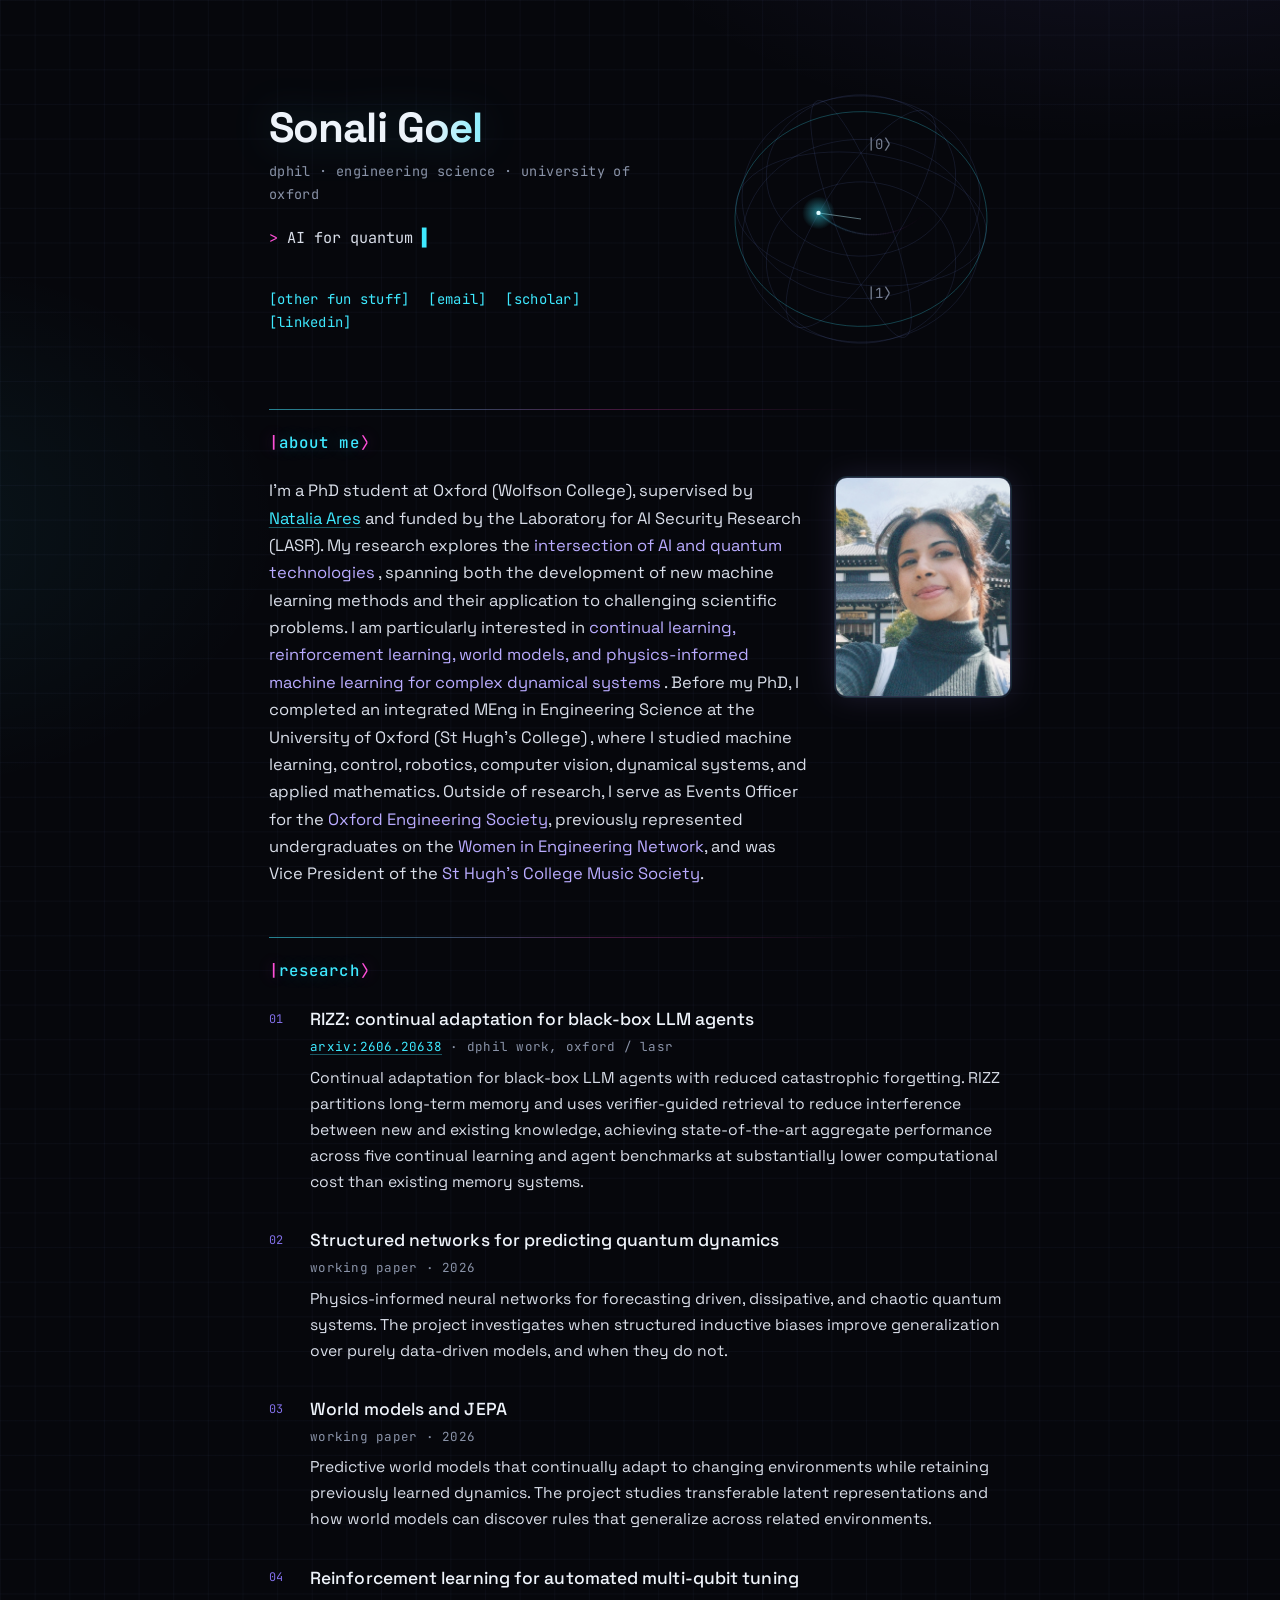
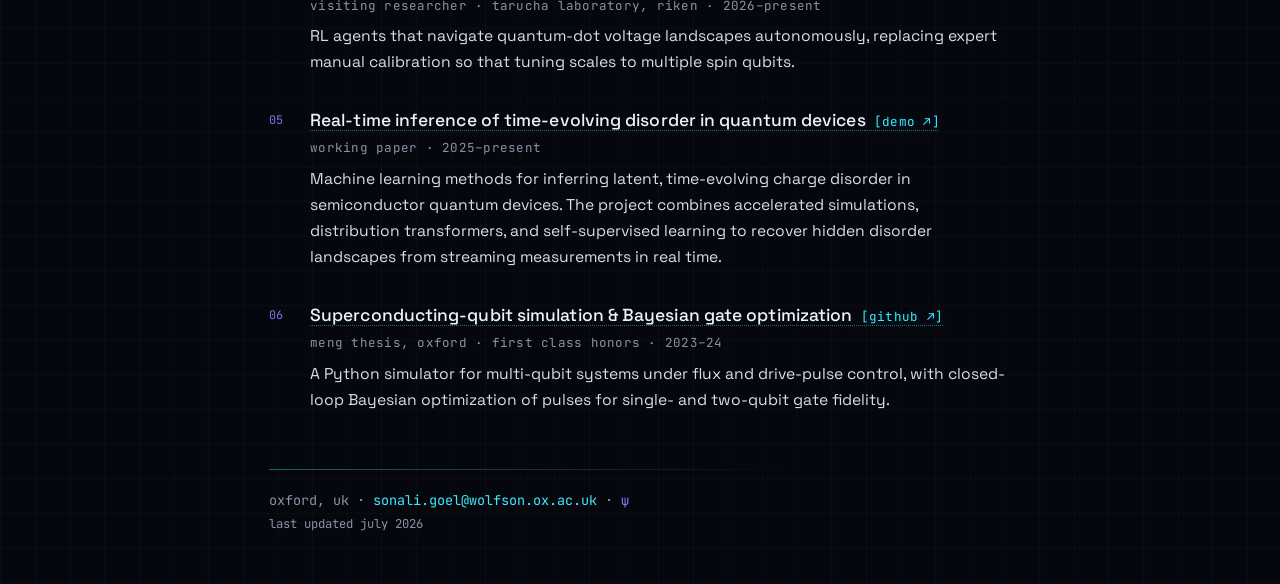
==== index.html @ 5a250461 "Initial commit: personal website" ====
<!DOCTYPE html>
<html lang="en">
<head>
  <meta charset="utf-8">
  <meta name="viewport" content="width=device-width, initial-scale=1">
  <title>Sonali Goel</title>
  <meta name="description" content="Sonali Goel — PhD student at the University of Oxford. AI for quantum devices and safe continual adaptation of LLM agents.">
  <meta property="og:title" content="Sonali Goel">
  <meta property="og:description" content="PhD student at Oxford — AI for quantum devices and safe continual adaptation of LLM agents.">
  <meta name="theme-color" content="#06070c">
  <link rel="icon" href="data:image/svg+xml,%3Csvg xmlns='http://www.w3.org/2000/svg' viewBox='0 0 64 64'%3E%3Crect width='64' height='64' rx='12' fill='%2306070c'/%3E%3Ctext x='32' y='46' font-family='Georgia,serif' font-size='40' fill='%233ee9ff' text-anchor='middle'%3E%CF%88%3C/text%3E%3C/svg%3E">
  <link rel="preconnect" href="https://fonts.googleapis.com">
  <link rel="preconnect" href="https://fonts.gstatic.com" crossorigin>
  <link href="https://fonts.googleapis.com/css2?family=Space+Grotesk:wght@400;500;700&family=JetBrains+Mono:ital,wght@0,400;0,500;1,400&display=swap" rel="stylesheet">
  <link rel="stylesheet" href="style.css">
</head>
<body>

<!-- ═══════════════════════════════════════════════════════════════════
     EDITING GUIDE  (this comment never shows on the page; delete anytime)

     · IMPORTANT — edit this file as PLAIN TEXT ONLY. macOS TextEdit
       opens .html files in rich-text mode and silently destroys the
       design when you save. Before using TextEdit: Preferences →
       Open and Save → tick "Display HTML files as HTML code instead
       of formatted text". Safest of all:
           cd ~/Desktop/sonali-site && claude
       and describe your changes in plain English.
     · The site is three pages: index.html (intro + photo, research),
       life.html (music, art, anything else), and disorder.html (the
       tracking demo, opened by clicking the disorder entry's title).
       Same rules in all. Edit the text BETWEEN tags; leave the tags
       (<p>, <h3>, <a href="...">) themselves alone.
     · Type real characters directly: — · × τ ψ ⟩ all work. The only
       two to avoid raw are & (write &amp;) and < (write &lt;).
     · Each research item is one <article class="entry"> ... </article>
       block. Copy a whole block to add one, delete a block to remove,
       drag blocks around to reorder — the 01/02/03 numbers renumber
       themselves automatically.
     · Your photo: assets/me.jpg, shown beside the intro paragraph
       below (replace the file to change it; delete it → text-only).
     · Art photos: drop files named art-1.jpg … art-8.jpg into assets/
       — the gallery on life.html picks them up automatically (clay
       first). Guitar video tiles: posters at assets/music-N-poster.jpg
       that link out to the Instagram posts (Music entry in life.html).
     · Typewriter phrases live in quantum.js (the `phrases` list).
     · Preview: double-click index.html, or run:
           python3 -m http.server 4173 -d ~/Desktop/sonali-site
     · New writing post: copy writing/post-template.html, rename it,
       write, then add an entry in the |writing⟩ section below.
     · Confidentiality rule: unpublished work stays at question-level —
       no mechanisms, benchmark lists, or venues until there's a public
       preprint to link (see README.md).
     ═══════════════════════════════════════════════════════════════════ -->

<header class="hero">
  <div class="hero-text">
    <h1>Sonali Goel</h1>
    <p class="role">dphil · engineering science · university of oxford</p>
    <p class="tagline"><span class="prompt">&gt;</span> <span id="type">AI for quantum devices</span><span class="cursor">&#9612;</span></p>
    <nav class="links">
      <a href="life.html">[other fun stuff]</a>
      <a href="mailto:sonali.goel@wolfson.ox.ac.uk">[email]</a>
      <a href="https://scholar.google.com/citations?hl=en&user=I05lC50AAAAJ">[scholar]</a>
      <a href="https://www.linkedin.com/in/sonali-goel-a2a984173/">[linkedin]</a>
      <!-- TODO: uncomment and fill in your links, delete the ones you don't use
      <a href="https://github.com/100-nali">[github]</a>
      <a href="https://www.instagram.com/YOUR-HANDLE">[instagram]</a>
      <a href="https://x.com/YOUR-HANDLE">[x]</a>
      -->
    </nav>
  </div>
  <canvas id="bloch" width="300" height="300" aria-hidden="true"></canvas>
</header>

<section class="intro">
  <h2><span class="ket">|</span>about me<span class="ket">&#10217;</span></h2>
  <div class="about-flex">
    <!-- <p>I'm a PhD student at Oxford (Wolfson College), supervised by
    <a href="https://eng.ox.ac.uk/people/natalia-ares/">Natalia Ares</a> and funded by the
    Laboratory for AI Security Research (LASR). I work on two questions that keep
    converging: <em>when does structure actually help a learned model</em> — symplectic
    priors for quantum dynamics, adaptive world models — and <em>how can deployed LLM
    agents keep adapting without breaking what they already know</em>. I hold both to the
    same standard: parameter-matched baselines, fair controls, and retracting the headline
    when the control wins.</p> -->
    <p>
  I'm a PhD student at Oxford (Wolfson College), supervised by
  <a href="https://eng.ox.ac.uk/people/natalia-ares/">Natalia Ares</a>
  and funded by the Laboratory for AI Security Research (LASR).
  My research explores the <em>intersection of AI and quantum technologies </em>,
  spanning both the development of new machine learning methods and their
  application to challenging scientific problems. I am particularly interested
  in <em>continual learning, reinforcement learning, world models, and
  physics-informed machine learning for complex dynamical systems </em>.

  Before my PhD, I completed an integrated MEng in Engineering Science at the
  University of Oxford (St Hugh's College) , where I studied machine learning,
  control, robotics, computer vision, dynamical systems, and applied mathematics.
  Outside of research, I serve as Events Officer for the <em>Oxford Engineering
  Society</em>, previously represented undergraduates on the <em>Women in Engineering
  Network</em>, and was Vice President of the <em>St Hugh's College Music Society</em>.
</p>
    <img class="portrait" src="assets/me.jpg" alt="Sonali Goel"
         onerror="this.closest('.about-flex').style.gridTemplateColumns='1fr'; this.remove()">
  </div>
</section>

<section id="research">
  <h2><span class="ket">|</span>research<span class="ket">&#10217;</span></h2>

  <article class="entry">
    <h3>RIZZ: continual adaptation for black-box LLM agents</h3>
    <p class="meta"><a href="https://arxiv.org/abs/2606.20638">arXiv:2606.20638</a> · DPhil work, Oxford / LASR</p>
    <p>Continual adaptation for black-box LLM agents with reduced catastrophic forgetting.
  RIZZ partitions long-term memory and uses verifier-guided retrieval to reduce
  interference between new and existing knowledge, achieving state-of-the-art
  aggregate performance across five continual learning and agent benchmarks at
  substantially lower computational cost than existing memory systems.</p>
  </article>

  <article class="entry">
    <h3>Structured networks for predicting quantum dynamics</h3>
    <p class="meta">working paper · 2026 </p>
    <p> Physics-informed neural networks for forecasting driven, dissipative, and
  chaotic quantum systems. The project investigates when structured inductive
  biases improve generalization over purely data-driven models, and when they do
  not.</p>
  </article>

  <article class="entry">
    <h3>World models and JEPA</h3>
    <p class="meta">working paper · 2026 </p>
    <p> Predictive world models that continually adapt to changing environments while
  retaining previously learned dynamics. The project studies transferable latent
  representations and how world models can discover rules that generalize across
  related environments.</p>
  </article>

  <article class="entry">
    <h3>Reinforcement learning for automated multi-qubit tuning</h3>
    <p class="meta">visiting researcher · Tarucha Laboratory, RIKEN · 2026&ndash;present</p>
    <p> RL agents that navigate quantum-dot voltage landscapes autonomously, replacing
    expert manual calibration so that tuning scales to multiple spin qubits.</p>
  </article>

  <article class="entry">
    <h3><a href="disorder.html" data-link="demo">Real-time inference of time-evolving disorder in quantum devices</a></h3>
    <p class="meta">working paper · 2025&ndash;present</p>
    <p>Machine learning methods for inferring latent, time-evolving charge disorder
  in semiconductor quantum devices. The project combines accelerated
  simulations, distribution transformers, and self-supervised learning to
  recover hidden disorder landscapes from streaming measurements in real time.</p>
  </article>

  <article class="entry">
    <h3><a href="https://github.com/100-nali/Two-Qubit-Transmon-Auto-Tuning" target="_blank" rel="noopener" data-link="github">Superconducting-qubit simulation &amp; Bayesian gate optimization</a></h3>
    <p class="meta">MEng thesis, Oxford · first class honors · 2023&ndash;24</p>
    <p>A Python simulator for multi-qubit systems under flux and drive-pulse control, with
    closed-loop Bayesian optimization of pulses for single- and two-qubit gate fidelity.</p>
  </article>
<!-- 
  <p class="empty">unpublished work is deliberately light on detail here —
  manuscripts, methods, and results are available on request:
  <a href="mailto:sonali.goel@wolfson.ox.ac.uk">email me</a>.</p> -->
</section>

<!-- WRITING SECTION — hidden for now. To restore it, delete this line and the
     comment markers at the start and end of the block.
<section id="writing">
  <h2><span class="ket">|</span>writing<span class="ket">&#10217;</span></h2>
  <p class="empty">research notes in progress — negative results worth keeping, and the
  controls that killed otherwise-good designs.</p>
  To add entries when you publish notes, use this format:
  <article class="entry">
    <h3><a href="writing/your-note.html">Title of the note</a></h3>
    <p class="meta">july 2026</p>
    <p>One-sentence description of what the note shows.</p>
  </article>
  A ready-made post layout is in writing/post-template.html — copy it, rename it, write.
</section>
-->

<footer>
  <p>oxford, uk ·
  <a href="mailto:sonali.goel@wolfson.ox.ac.uk">sonali.goel@wolfson.ox.ac.uk</a> ·
  <span class="psi">&psi;</span><br>
  <span class="fine">last updated july 2026</span></p>
</footer>

<script src="quantum.js"></script>
</body>
</html>
---- style.css ----
/* Sonali Goel — personal site
   Quantum neon: dark-native, Space Grotesk + JetBrains Mono,
   cyan/magenta/violet accents, Bloch-sphere hero. */

:root {
  --bg: #06070c;
  --ink: #d9dee9;
  --bright: #eef3fa;
  --dim: #8a93a8;
  --cyan: #3ee9ff;
  --magenta: #ff4fd8;
  --violet: #8f7bff;
  --hair: rgba(140, 160, 220, 0.16);
  --glow-c: rgba(62, 233, 255, 0.25);
}

* { box-sizing: border-box; }

html { font-size: 16.5px; }

body {
  margin: 0 auto;
  max-width: 48rem;
  padding: 4.2rem 1.5rem 3rem;
  color: var(--ink);
  font-family: "Space Grotesk", system-ui, -apple-system, sans-serif;
  line-height: 1.66;
  background-color: var(--bg);
  background-image:
    radial-gradient(56rem 32rem at 88% -8%, rgba(143, 123, 255, 0.11), transparent 60%),
    radial-gradient(44rem 28rem at -12% 24%, rgba(62, 233, 255, 0.07), transparent 60%),
    linear-gradient(rgba(120, 140, 220, 0.045) 1px, transparent 1px),
    linear-gradient(90deg, rgba(120, 140, 220, 0.045) 1px, transparent 1px);
  background-size: auto, auto, 100% 2.1rem, 2.1rem 100%;
  text-rendering: optimizeLegibility;
  -webkit-font-smoothing: antialiased;
}

::selection { background: rgba(255, 79, 216, 0.35); }

.mono, .role, .tagline, .links, .meta, .empty, h2, .fine, .post-back {
  font-family: "JetBrains Mono", ui-monospace, "SF Mono", Menlo, monospace;
}

/* ---------- hero ---------- */

.hero {
  position: relative;
  display: grid;
  grid-template-columns: 1fr 300px;
  gap: 1.8rem;
  align-items: center;
}

h1 {
  margin: 0;
  font-size: 2.55rem;
  font-weight: 700;
  letter-spacing: -0.02em;
  line-height: 1.1;
  background: linear-gradient(93deg, var(--bright) 0%, var(--bright) 38%,
              var(--cyan) 62%, var(--violet) 82%, var(--magenta) 100%);
  -webkit-background-clip: text;
  background-clip: text;
  color: transparent;
  filter: drop-shadow(0 0 22px rgba(62, 233, 255, 0.16));
}

.role {
  margin: 0.55rem 0 0;
  font-size: 0.82rem;
  letter-spacing: 0.03em;
  color: var(--dim);
}

.tagline {
  margin: 1.25rem 0 0;
  font-size: 0.92rem;
  min-height: 2.9em;
  color: var(--ink);
}

.tagline .prompt { color: var(--magenta); }

.cursor {
  color: var(--cyan);
  animation: blink 1.1s steps(1) infinite;
}

@keyframes blink { 50% { opacity: 0; } }

.links {
  margin-top: 1.1rem;
  font-size: 0.84rem;
  letter-spacing: 0.02em;
}

.links a {
  color: var(--cyan);
  text-decoration: none;
  margin-right: 0.65rem;
  transition: text-shadow 140ms ease, color 140ms ease;
}

.links a:hover { text-shadow: 0 0 12px var(--glow-c); color: #9df3ff; }

#bloch {
  width: 300px;
  aspect-ratio: 1;
  display: block;
  justify-self: end;
}

/* ---------- intro ---------- */

.intro { margin-top: 2.4rem; }
.intro p { margin: 0; font-size: 1.0rem; }

em { font-style: normal; color: #b9abff; }

/* ---------- sections ---------- */

section { margin-top: 3rem; }

h2 {
  margin: 0 0 1.3rem;
  padding-top: 1.2rem;
  border-top: 1px solid;
  border-image: linear-gradient(90deg, rgba(62, 233, 255, 0.55),
                rgba(255, 79, 216, 0.25) 45%, transparent 80%) 1;
  font-size: 0.95rem;
  font-weight: 500;
  letter-spacing: 0.07em;
  color: var(--cyan);
  text-shadow: 0 0 16px var(--glow-c);
}

h2 .ket { color: var(--magenta); text-shadow: 0 0 14px rgba(255, 79, 216, 0.35); }

/* ---------- entries ---------- */

#research { counter-reset: entry; }

.entry { position: relative; margin: 0 0 1.9rem; }
#research .entry { counter-increment: entry; padding-left: 2.5rem; }
.entry:last-child { margin-bottom: 0; }

#research .entry::before {
  content: counter(entry, decimal-leading-zero);
  position: absolute;
  left: 0;
  top: 0.28rem;
  font-family: "JetBrains Mono", ui-monospace, monospace;
  font-size: 0.72rem;
  color: var(--violet);
  opacity: 0.9;
  transition: color 140ms ease, text-shadow 140ms ease;
}

.entry:hover::before { color: var(--cyan); text-shadow: 0 0 10px var(--glow-c); }

.entry h3 {
  margin: 0;
  font-size: 1.06rem;
  font-weight: 500;
  letter-spacing: 0.005em;
  color: var(--bright);
  transition: text-shadow 140ms ease;
}

.entry:hover h3 { text-shadow: 0 0 14px var(--glow-c); }

.entry h3 a {
  color: inherit;
  text-decoration: underline;
  text-decoration-style: dotted;
  text-decoration-thickness: 1px;
  text-decoration-color: rgba(62, 233, 255, 0.45);
  text-underline-offset: 4px;
}

.entry h3 a::after {
  content: " [" attr(data-link) " \2197]";
  font-family: "JetBrains Mono", ui-monospace, monospace;
  font-weight: 400;
  font-size: 0.72em;
  letter-spacing: 0.02em;
  color: var(--cyan);
  text-shadow: 0 0 12px var(--glow-c);
  white-space: nowrap;
}

.entry h3 a:hover {
  text-decoration-style: solid;
  text-decoration-color: var(--cyan);
}

.entry .meta {
  margin: 0.18rem 0 0.4rem;
  font-size: 0.76rem;
  letter-spacing: 0.02em;
  text-transform: lowercase;
  color: var(--dim);
}

.meta .hl { color: var(--magenta); }

.entry p { margin: 0; font-size: 0.95rem; }

.empty {
  margin: 0;
  font-size: 0.85rem;
  font-style: italic;
  color: var(--dim);
}

.empty + .entry { margin-top: 1.4rem; }

/* ---------- portrait & gallery ---------- */

.about-flex {
  display: grid;
  grid-template-columns: 1fr 176px;
  gap: 1.7rem;
  align-items: start;
}

.about-flex p { margin: 0; }

.portrait {
  width: 100%;
  aspect-ratio: 4 / 5;
  object-fit: cover;
  border-radius: 12px;
  border: 1px solid rgba(120, 140, 220, 0.35);
  box-shadow: 0 0 0 1px rgba(62, 233, 255, 0.12), 0 0 30px rgba(143, 123, 255, 0.16);
  filter: saturate(0.8);
  transition: filter 160ms ease, box-shadow 160ms ease;
}

.portrait:hover {
  filter: none;
  box-shadow: 0 0 0 1px rgba(62, 233, 255, 0.3), 0 0 32px rgba(62, 233, 255, 0.2);
}

.gallery {
  display: grid;
  grid-template-columns: repeat(3, 1fr);
  gap: 0.8rem;
  margin-top: 1.5rem;
}

.gallery a { display: block; }

.videos {
  display: grid;
  grid-template-columns: repeat(4, 1fr);
  gap: 0.8rem;
  margin-top: 1.1rem;
}

.clip-link {
  position: relative;
  display: block;
  aspect-ratio: 9 / 16;
  border-radius: 10px;
  overflow: hidden;
  border: 1px solid var(--hair);
  background: #000;
  transition: border-color 160ms ease, box-shadow 160ms ease;
}

.clip-link img {
  width: 100%;
  height: 100%;
  object-fit: cover;
  display: block;
}

.clip-link .play {
  position: absolute;
  inset: 0;
  margin: auto;
  width: 2.6rem;
  height: 2.6rem;
  display: grid;
  place-items: center;
  padding-left: 0.2rem;
  border-radius: 50%;
  background: rgba(6, 7, 12, 0.6);
  border: 1px solid rgba(62, 233, 255, 0.35);
  color: #dffaff;
  font-size: 0.95rem;
  transition: background 160ms ease, border-color 160ms ease, box-shadow 160ms ease;
}

.clip-link:hover {
  border-color: rgba(62, 233, 255, 0.5);
  box-shadow: 0 0 18px rgba(62, 233, 255, 0.15);
}

.clip-link:hover .play {
  background: rgba(6, 7, 12, 0.75);
  border-color: var(--cyan);
  box-shadow: 0 0 16px rgba(62, 233, 255, 0.35);
}

.videos figure { margin: 0; }

.videos figcaption {
  font-family: "JetBrains Mono", ui-monospace, monospace;
  margin-top: 0.45rem;
}

.clip-title {
  display: block;
  font-size: 0.7rem;
  letter-spacing: 0.01em;
  color: var(--ink);
}

.clip-stats {
  display: block;
  margin-top: 0.12rem;
  font-size: 0.66rem;
  color: var(--dim);
}

.gallery img {
  width: 100%;
  aspect-ratio: 1;
  object-fit: cover;
  border-radius: 8px;
  border: 1px solid var(--hair);
  filter: saturate(0.8);
  transition: filter 160ms ease, border-color 160ms ease, box-shadow 160ms ease;
}

.gallery img:hover {
  filter: none;
  border-color: rgba(62, 233, 255, 0.5);
  box-shadow: 0 0 18px rgba(62, 233, 255, 0.15);
}

/* ---------- demo figure (disorder page) ---------- */

.demo { margin: 1.7rem 0 1.6rem; }

.demo a {
  display: block;
  border: 1px solid var(--hair);
  border-radius: 10px;
  overflow: hidden;
  background: #fff;
  transition: border-color 160ms ease, box-shadow 160ms ease;
}

.demo a:hover {
  border-color: rgba(62, 233, 255, 0.5);
  box-shadow: 0 0 18px rgba(62, 233, 255, 0.15);
}

.demo img { width: 100%; display: block; }

.demo figcaption {
  font-family: "JetBrains Mono", ui-monospace, monospace;
  font-size: 0.72rem;
  line-height: 1.55;
  color: var(--dim);
  margin-top: 0.55rem;
}

#disorder p { font-size: 0.98rem; margin: 0 0 1rem; }
#disorder .empty { margin-bottom: 0; }

/* ---------- links ---------- */

a {
  color: var(--cyan);
  text-decoration: underline;
  text-decoration-thickness: 1px;
  text-underline-offset: 3px;
  text-decoration-color: rgba(62, 233, 255, 0.35);
  transition: text-decoration-color 140ms ease, text-shadow 140ms ease;
}

a:hover { text-decoration-color: var(--cyan); text-shadow: 0 0 12px var(--glow-c); }

:focus-visible { outline: 1.5px solid var(--magenta); outline-offset: 3px; }

/* ---------- footer ---------- */

footer {
  margin-top: 3.4rem;
  padding-top: 1.2rem;
  border-top: 1px solid;
  border-image: linear-gradient(90deg, rgba(62, 233, 255, 0.4), transparent 70%) 1;
  font-size: 0.82rem;
  font-family: "JetBrains Mono", ui-monospace, monospace;
  color: var(--dim);
}

footer p { margin: 0; }
footer a { color: var(--cyan); text-decoration: none; }
.psi { color: var(--violet); }
.fine { font-size: 0.74rem; }

/* ---------- post pages ---------- */

.post-back {
  display: inline-block;
  margin-bottom: 2.4rem;
  font-size: 0.84rem;
  color: var(--cyan);
  text-decoration: none;
}

.post h1 { font-size: 1.75rem; }

.post .meta {
  margin: 0.4rem 0 0;
  font-family: "JetBrains Mono", ui-monospace, monospace;
  font-size: 0.8rem;
  color: var(--dim);
}

.post-body { margin-top: 2rem; }
.post-body p { margin: 0 0 1rem; }

.post-body h2 {
  border: 0;
  padding: 0;
  margin: 2rem 0 0.6rem;
  font-family: "Space Grotesk", system-ui, sans-serif;
  font-size: 1.12rem;
  font-weight: 600;
  letter-spacing: 0;
  color: var(--bright);
  text-shadow: none;
}

.post-body code {
  font-family: "JetBrains Mono", ui-monospace, monospace;
  font-size: 0.85em;
  color: #a7eeff;
  background: rgba(62, 233, 255, 0.07);
  border: 1px solid rgba(62, 233, 255, 0.16);
  padding: 0.06em 0.32em;
  border-radius: 4px;
}

/* ---------- small screens ---------- */

@media (max-width: 720px) {
  html { font-size: 16px; }
  body { padding-top: 3rem; }
  .hero { grid-template-columns: 1fr; }
  h1 { font-size: 2.05rem; }
  .about-flex { grid-template-columns: 1fr; }
  .portrait { order: -1; width: 156px; }
  .gallery { grid-template-columns: repeat(2, 1fr); }
  .videos { grid-template-columns: repeat(2, 1fr); }
  #bloch {
    position: absolute;
    top: -1.6rem;
    right: -1.8rem;
    width: 220px;
    opacity: 0.33;
    z-index: -1;
  }
}

/* ---------- reduced motion ---------- */

@media (prefers-reduced-motion: reduce) {
  .cursor { animation: none; }
}
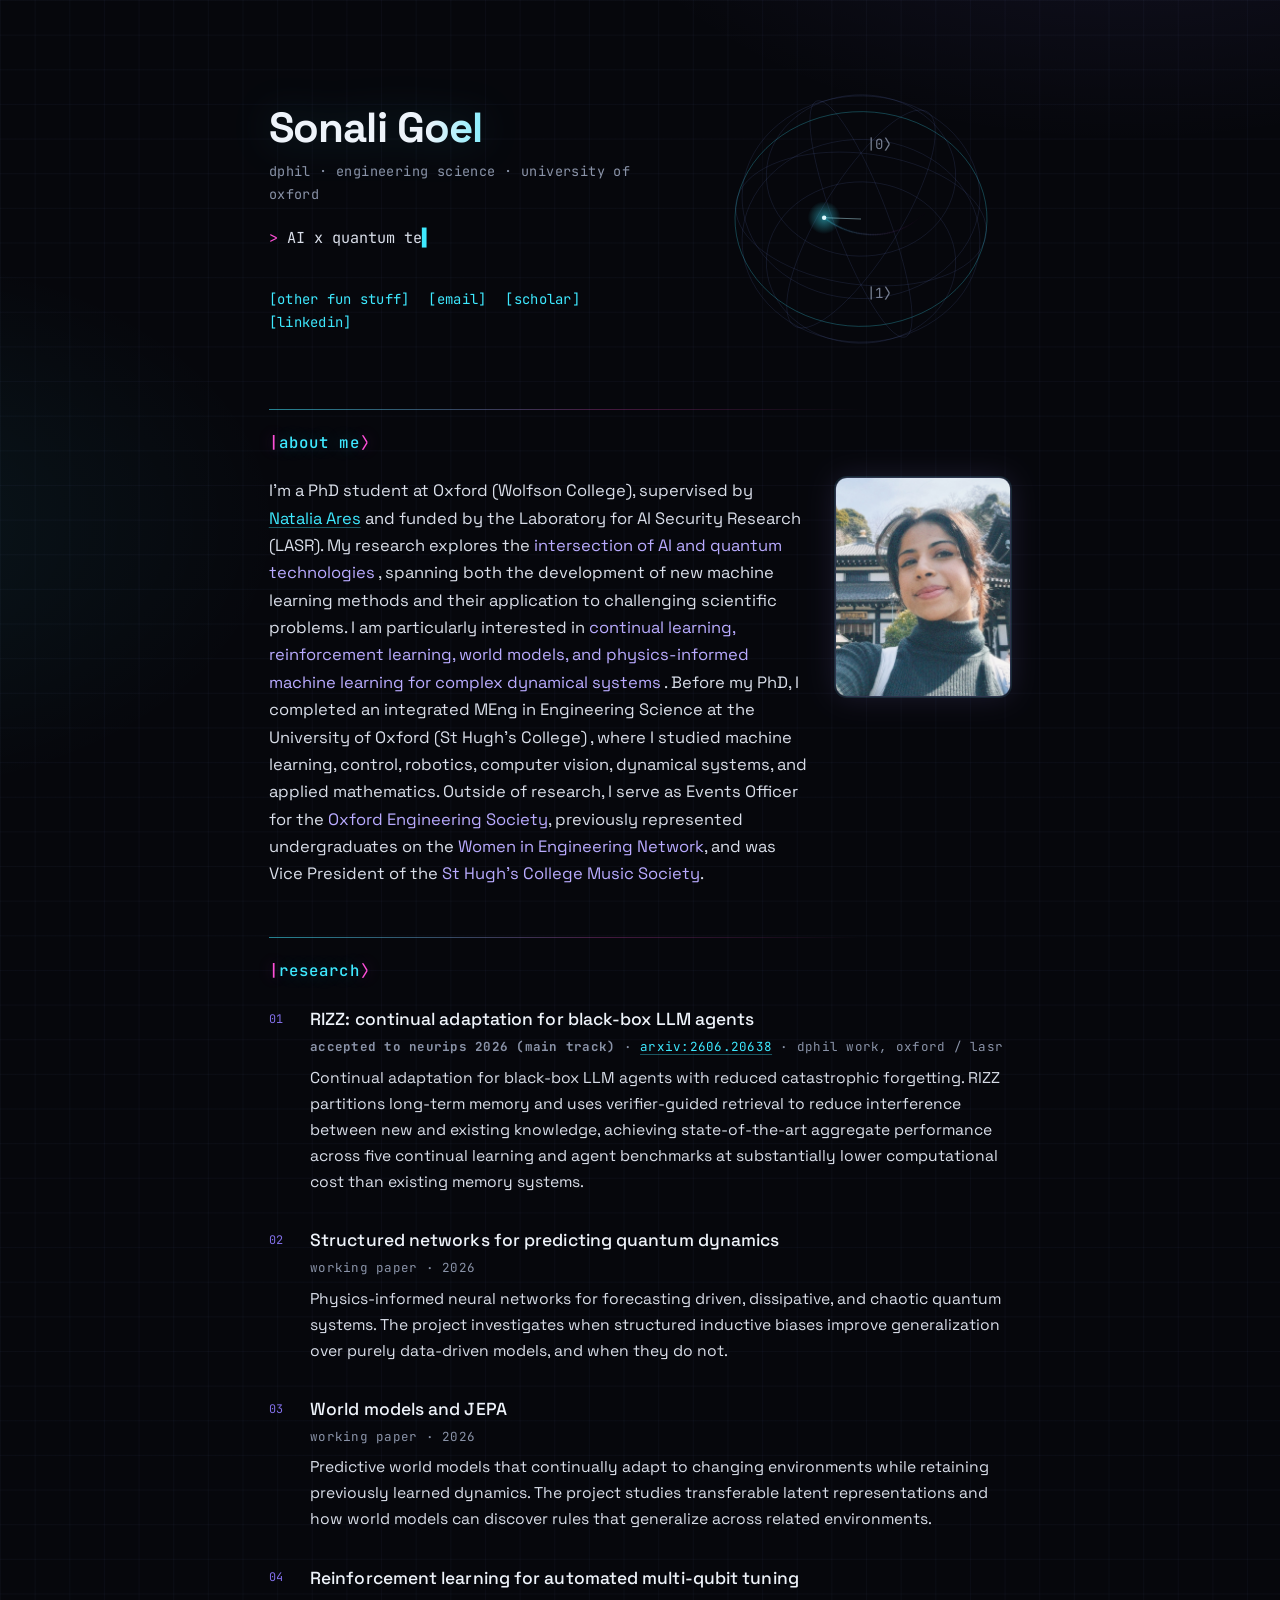
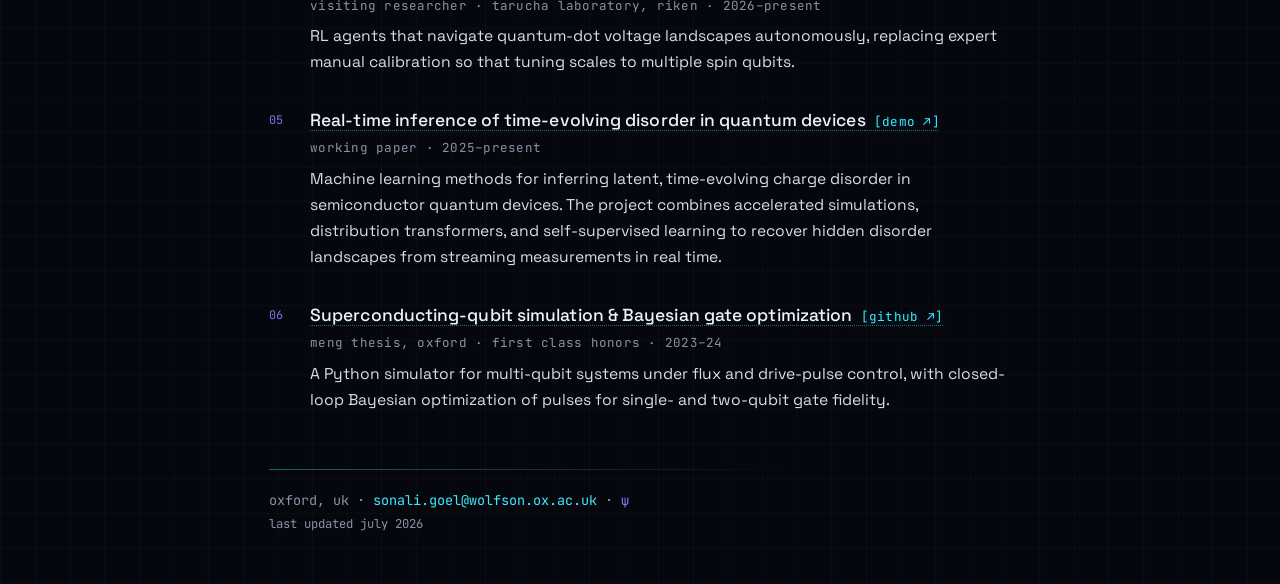
==== commit 837e5922: "Mark RIZZ as accepted to NeurIPS 2026 (Main Track) Co-Authored-By: Claude Opus 5.5 <noreply@anthropi" ====
--- a/index.html
+++ b/index.html
@@ -111,7 +111,7 @@
 
   <article class="entry">
     <h3>RIZZ: continual adaptation for black-box LLM agents</h3>
-    <p class="meta"><a href="https://arxiv.org/abs/2606.20638">arXiv:2606.20638</a> · DPhil work, Oxford / LASR</p>
+    <p class="meta"><strong>Accepted to NeurIPS 2026 (Main Track)</strong> · <a href="https://arxiv.org/abs/2606.20638">arXiv:2606.20638</a> · DPhil work, Oxford / LASR</p>
     <p>Continual adaptation for black-box LLM agents with reduced catastrophic forgetting.
   RIZZ partitions long-term memory and uses verifier-guided retrieval to reduce
   interference between new and existing knowledge, achieving state-of-the-art
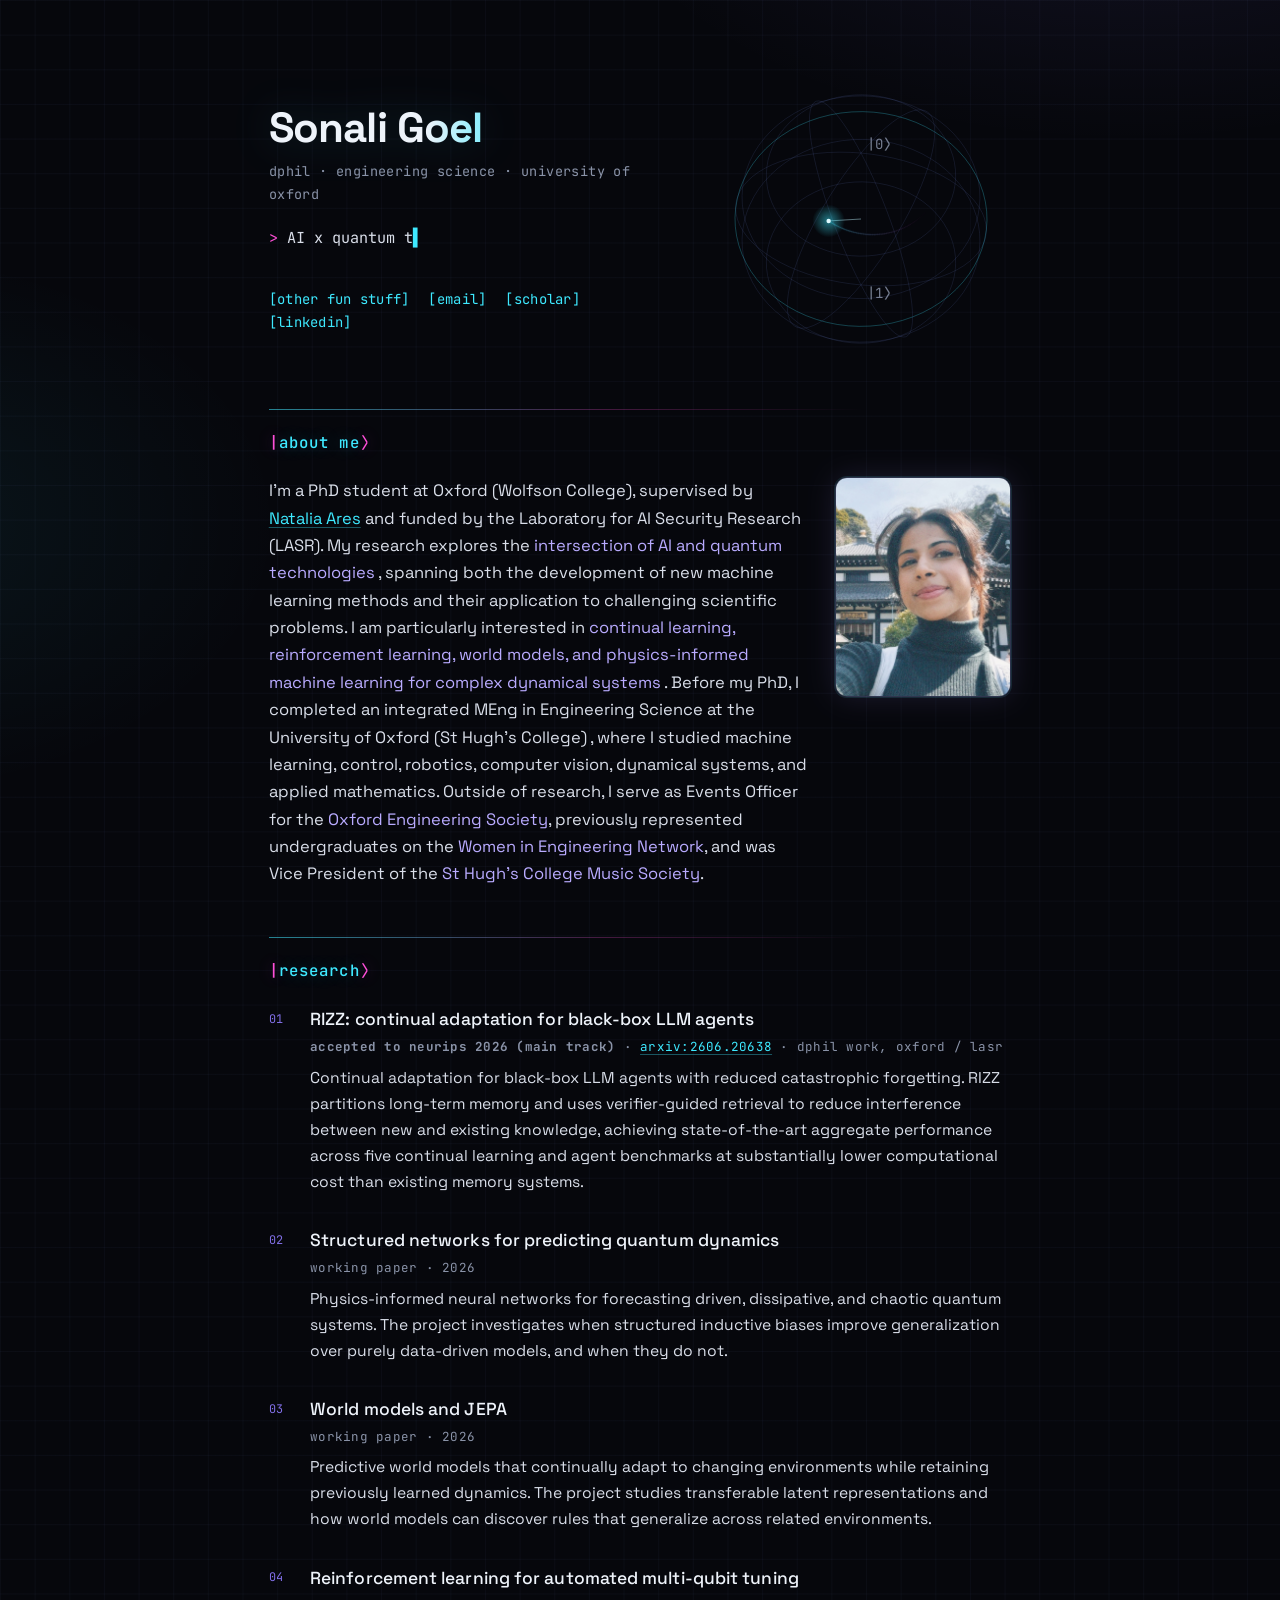
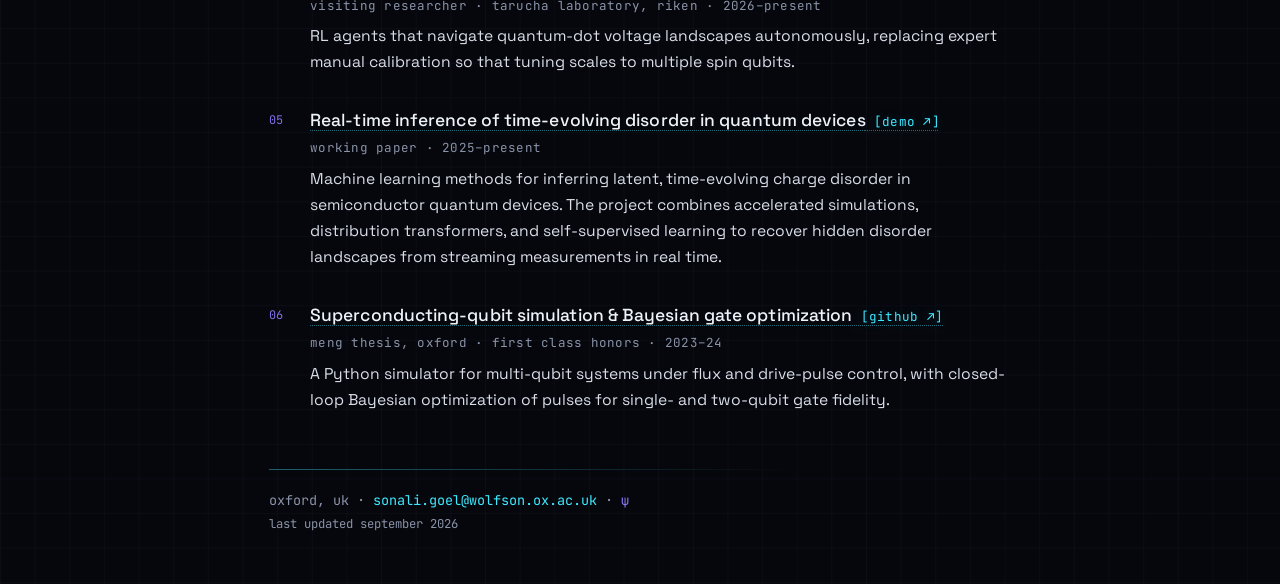
==== commit 3008a6cf: "Update 'last updated' to September 2026 Co-Authored-By: Claude Opus 5.5 <noreply@anthropic.com>" ====
--- a/index.html
+++ b/index.html
@@ -185,7 +185,7 @@
   <p>oxford, uk ·
   <a href="mailto:sonali.goel@wolfson.ox.ac.uk">sonali.goel@wolfson.ox.ac.uk</a> ·
   <span class="psi">&psi;</span><br>
-  <span class="fine">last updated july 2026</span></p>
+  <span class="fine">last updated september 2026</span></p>
 </footer>
 
 <script src="quantum.js"></script>
